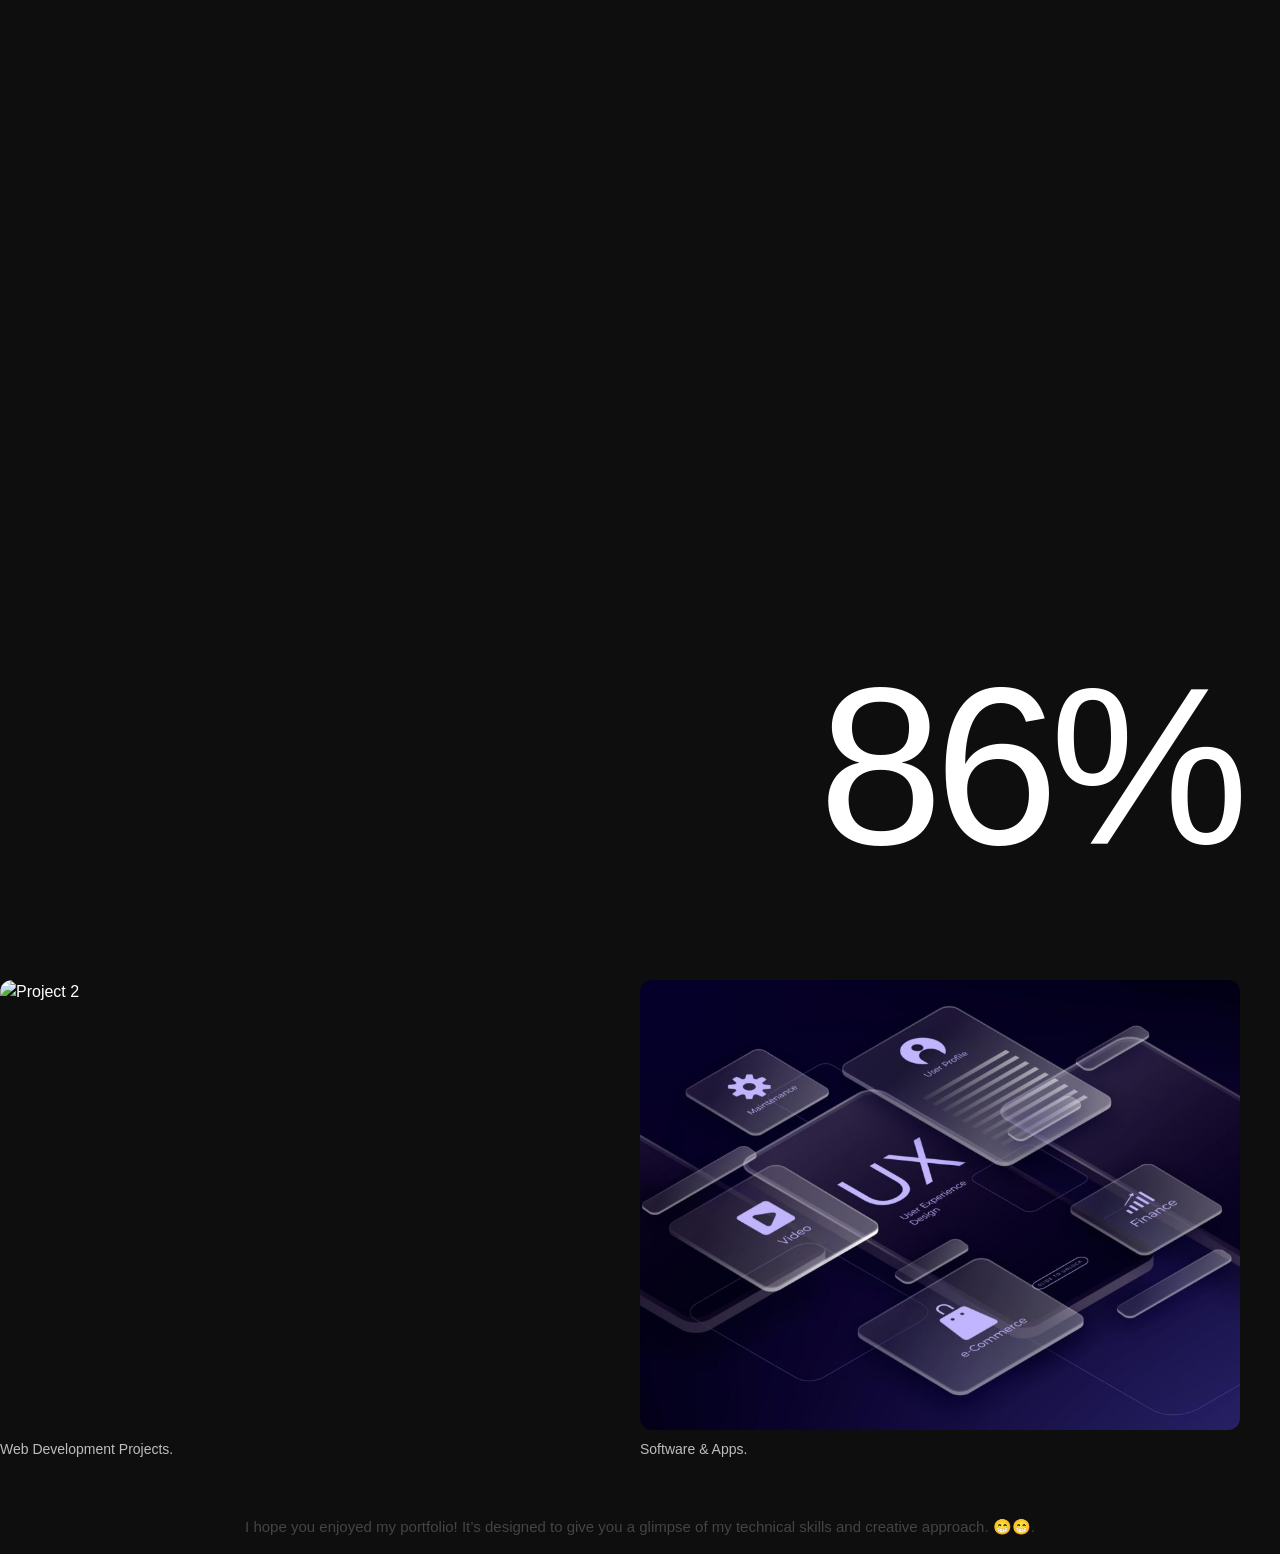
==== index.html @ 64b3a744 "feat: subida general de portfolio" ====
<!DOCTYPE html>
<html lang="es">

<head>
  <meta charset="UTF-8" />
  <meta name="viewport" content="width=device-width, initial-scale=1.0" />

  <title> Javier Sánchez Rey | Portfolio </title>

  <link rel="stylesheet" href="Styles/bootstrap.min.css">
  <link rel="stylesheet" href="Styles/styles.css">
  <script src="scripts/scripts.js"></script>

  <link rel="icon" href="img/favicon.png">

</head>
<body>

  <header class="cabecera container-fluid">

    <div class="barra-superior row gy-4">

        <div class="col-12 col-md-5">
          <p class="introduccion">
            👋🏻👋🏻 Hi there! 👋🏻👋🏻 <br>
            I'm Javier, a passionate developer with a focus on building web applications. I'm currently studying Web Application Development (DAW), coming from a strong background in Graphic Design. <br>
            Below, you can explore my technical skillset and some of the projects I've brought to life.
          </p>
        </div>

        <!-------- Sección de Habilidades -------->
        <div class="col-12 col-md-7">
            <div class="habilidades-contenedor">

              <!-- Bloque 1: Diseño + Botón Contacto -->
              <div class="columna-habilidad-grupo">
                <div class="bloque-habilidades">
                  <span class="titulo-habilidad"> Design </span>
                  <div class="nombres-habilidades">
                    <span> Figma </span>
                    <span> Adobe XD </span>
                    <span> Photoshop </span>
                    <span> InDesign </span>
                    <span> Illustrator </span>
                  </div>
                </div>
                <a href="mailto:javiersanchezrey8@gmail.com" class="boton-contacto" title="Send me an email">
                  Get in touch
                </a>
              </div>

              <!-- Bloque 2: Desarrollo + Botón CV -->
              <div class="columna-habilidad-grupo">
                <div class="bloque-habilidades">
                  <span class="titulo-habilidad"> Development </span>
                  <div class="nombres-habilidades">
                    <span> HTML / CSS </span>
                    <span> Java </span>
                    <span> Javascript / JSON </span>
                    <span> MySQL </span>
                    <span> Microsoft PowerBI (Beginner) </span>
                  </div>
                </div>
                <a href="Javier_Sánchez_Rey.pdf" download class="boton-contacto boton-cv" title="Download my CV">
                  Download CV
                </a>
              </div>

            </div>
        </div>

    </div>

    <h1 class="nombre-grande"> Javier Sánchez </h1>

  </header>


<!-------- Sección de Proyectos (Scroll Horizontal) -------->
<section class="seccion-proyectos">
  <div class="carrusel-proyectos-wrapper">
    <div class="carrusel-pista">
        
        <!-------- Imagen 2 -------->
        <div class="tarjeta-proyecto-horizontal">
          <a href="#" class="enlace-proyecto-modal" data-proyecto="proyecto-2">
              <figure class="bloque-imagen">
                <img src="img/portada2.jpg" alt="Project 2">
                <figcaption> Web Development Projects. </figcaption>
              </figure>
          </a>
        </div>

        <!-------- Imagen 3 -------->
        <div class="tarjeta-proyecto-horizontal">
            <a href="#" class="enlace-proyecto-modal" data-proyecto="proyecto-3">
                <figure class="bloque-imagen">
                  <img src="img/Portada3.jpg" alt="Project 3">
                  <figcaption> Software & Apps. </figcaption>
                </figure>
            </a>
        </div>

        <!-------- Imagen 1 -------->
        <div class="tarjeta-proyecto-horizontal">
          <a href="#" class="enlace-proyecto-modal" data-proyecto="proyecto-1">
            <figure class="bloque-imagen">
              <img src="img/Portada1.jpg" alt="Project 1">
              <figcaption> Packaging & Visual Identity. </figcaption>
            </figure>
          </a>
        </div>
        
        <!-------- Imagen 4 -------->
        <div class="tarjeta-proyecto-horizontal">
            <a href="#" class="enlace-proyecto-modal" data-proyecto="proyecto-4">
                <figure class="bloque-imagen">
                  <img src="img/Portada4.jpg" alt="Graphic Design Project">
                  <figcaption> Graphic Design & Posters. </figcaption>
                </figure>
            </a>
        </div>

    </div>
  </div>

<!-------- Modales / Superposiciones de Proyectos -------->
    <div class="superposicion-modal" id="proyecto-1">
      <button class="boton-cerrar"> Close </button>

      <div class="contenido-modal">

        <div class="cabecera-modal">
          <h2> Packaging & Visual Identity </h2>
          <p> Design of packaging, slogan, and visual identity for a Playboy condom mockup. </p>
        </div>

        <div class="galeria-imagenes">
          <img src="img/Packaging Playboy mockup.jpg" alt="Visual identity and packaging design for Playboy condoms">
          <img src="img/Playboy.jpg" alt="Visual identity and packaging design for Playboy condoms">
          <img src="img/Packaging-3D-2-scaled.jpg" alt="Visual identity and packaging design for Playboy condoms">
        </div>

        <div class="cabecera-modal">
          <p> Development of packaging, slogan, and visual identity for an emerging Beer brand mockup. </p>
        </div>

        <div class="galeria-imagenes">
          <img src="img/Mockup_botellin_Villians_Brew.jpg" alt="Visual identity and packaging design for Villian´s Brew Beer">
          <img src="img/Cajon_Villians_brew_Cerveza.jpg" alt="Visual identity and packaging design for Villian´s Brew Beer">
          <img src="img/Cajon_Villians_brew_Cerveza_Parte_Trasera.jpg" alt="Visual identity and packaging design for Villian´s Brew Beer">
        </div>

        <div class="cabecera-modal">
          <p> Development of packaging, slogan, and visual identity for an invented spanish whine called Bella Noia. </p>
          <a href="img/Bella_Noia_Informe.pdf" download class="enlace-descarga">
                Download more Information about Bella Noia
              </a>
        </div>

        <div class="galeria-imagenes">
          <img src="img/Bella_Noia_Botella_de_vino.jpg" alt="Visual identity and packaging design for Bella Noia´s Whine">
          <img src="img/Bella_Noia_Botella_Cava.jpg" alt="Visual identity and packaging design for Bella Noia´s Whine">
          <img src="img/Bella_Noia_etiqueta_cava1.jpg" alt="Visual identity and packaging design for Bella Noia´s Whine">
        </div>

      </div>
    </div>

    <div class="superposicion-modal" id="proyecto-2">
      <button class="boton-cerrar">Close</button>

      <div class="contenido-modal">
        <h2> Web Design & Development </h2>

        <div class="lista-items-proyecto">

          <div class="item-proyecto">
            <span class="nombre-archivo">DreamSync Project</span>
            <p class="descripcion-proyecto"> A web application that allows users to rent their dreams. </p>
            <div class="enlaces-proyecto">
              <a href="./Proyectos-HTML/proyecto-DreamSync/index.html" target="_blank" class="enlace-externo">
                View Live Demo ↗
              </a>
            </div>
          </div>

          <div class="item-proyecto">
            <span class="nombre-archivo">Porsche Project</span>
            <p class="descripcion-proyecto"> A responsive landing page inspired by the luxury automotive industry, focusing on clean layouts and high-quality visual assets. </p>
            <div class="enlaces-proyecto">
              <a href="./Proyectos-HTML/proyecto-Porsche/index.html" target="_blank" class="enlace-externo">
                View Live Demo ↗
              </a>
              <a href="Proyectos-HTML/WEB 3 (Porsche).zip" download class="enlace-descarga">
                Download Source Code
              </a>
            </div>
          </div>

          <div class="item-proyecto">
            <span class="nombre-archivo">Web 1 (Class Project)</span>
            <p class="descripcion-proyecto"> Responsive educational portal featuring interactive components and custom layouts. </p>
            <div class="enlaces-proyecto">
              <a href="./Proyectos-HTML/proyecto-3/index.html" target="_blank" class="enlace-externo">
                View Live Demo ↗
              </a>
              <a href="Proyectos-HTML/WEB 1.zip" download class="enlace-descarga">
                Download Source Code
              </a>
            </div>
          </div>

          <div class="item-proyecto">
            <span class="nombre-archivo">Web 2 (Class Project)</span>
            <p class="descripcion-proyecto"> User-centric web interface with integrated navigation and dynamic components. </p>
            <div class="enlaces-proyecto">
              <a href="./Proyectos-HTML/proyecto-4/index.html" target="_blank" class="enlace-externo">
                View Live Demo ↗
              </a>
              <a href="Proyectos-HTML/WEB 2.zip" download class="enlace-descarga">
                Download Source Code
              </a>
            </div>
          </div>

        </div>
      </div>
    </div>

    <div class="superposicion-modal" id="proyecto-3">
      <button class="boton-cerrar" type="button"> Close </button>
      <div class="contenido-modal">
        <h2> Application Development </h2>

        <div class="item-proyecto">
            <span class="nombre-archivo"> FREAKS Application </span>
            <span class="etiqueta-tipo"> App Development </span>
            <p class="descripcion-proyecto"> This project explores the user journey of a sneaker enthusiast, from discovery to secure checkout. Using Figma's collaborative tools, I designed a dynamic interface featuring custom grid layouts and intuitive navigation. The final prototype, refined in Adobe XD, showcases micro-interactions and smooth transitions designed to increase user retention and simplify the complex process of sneaker authentication and purchasing. </p>
            
            <div class="enlaces-proyecto">
                <a href="aplicacion/Sánchez_Rey_Javier_ FREAKS.zip" download class="enlace-descarga">
                    Download Source ⬇️
                </a>
            </div>
        </div>

        <div class="item-proyecto">
            <span class="nombre-archivo"> To-Do Application </span>
            <span class="etiqueta-tipo"> App Development </span>
            <p class="descripcion-proyecto"> Task Management System: A JavaFX application featuring real-time productivity statistics, JSON-based data persistence, and automated weekly performance tracking. </p>
            
            <div class="enlaces-proyecto">
                <a href="aplicacion/To-Do-App.zip" download class="enlace-descarga">
                    Download Source ⬇️
                </a>
            </div>
        </div>
         
      </div>
    </div>

    <div class="superposicion-modal" id="proyecto-4">
      <button class="boton-cerrar"> Close </button>

      <div class="contenido-modal">

        <div class="cabecera-modal">
          <h2> Graphic Design & Poster Design </h2>
          <p> Design of packaging, slogan, and visual identity for a Playboy condom mockup. </p>
        </div>

        <div class="galeria-imagenes">
          <img src="img/Diseno1.jpg" alt="Cartel para un concurso de narracion de Torrente Ballester">
          <img src="img/Diseno2.jpg" alt="Cartel para un concurso de narracion de Torrente Ballester">
          <img src="img/Diseno3.jpg" alt="Cartel para un aula de convivencia">
          <img src="img/Diseno4.jpg" alt="Cartel para un Festival Escolar Provincial de Teatro">
          <img src="img/Diseno5.jpg" alt="Cartel para un Festival Escolar Provincial de Teatro">
          <img src="img/Diseno6.jpg" class="imagen-ancha" alt="Portada para un Diccionario de Historia">
          <img src="img/Postal-de-Navidad-1.0.3-pixel.jpg" class="imagen-ancha" alt="Postal de Navidad">
        </div>
        
      </div>
    </div>
</section>

<footer>
  <p> I hope you enjoyed my portfolio! It’s designed to give you a glimpse of my technical skills and creative approach. 😁😁. </p>
</footer>

<div id="cargador">
  <span id="contador-cargador">0%</span>
</div>

</body>
</html>
---- Styles/styles.css ----
* {
  margin: 0;
  padding: 0;
  box-sizing: border-box;
}

body {
  font-family: "Helvetica Neue", Arial, sans-serif;
  background: #0e0e0e;
  color: #fff;
}

/**** Cabecera ****/
.cabecera {
  min-height: 100vh;
  padding: 40px;
  display: flex;
  flex-direction: column;
  justify-content: space-between;
}

.introduccion {
  line-height: 1.5;
}

.habilidades-contenedor {
  display: grid;
  grid-template-columns: 1fr 1fr;
  gap: 32px;
  
  align-items: start;
}

.columna-habilidad-grupo {
  display: flex;
  flex-direction: column;
  gap: 24px;
}

/* Bloques de Habilidades */
.bloque-habilidades {
  display: flex;
  flex-direction: column;
  gap: 12px;
  
  font-size: 14px;
  
  color: #d0d0d0;
}

.titulo-habilidad {
  opacity: 0.8;
}

.nombres-habilidades {
  display: flex;
  flex-direction: column;
  gap: 4px;
  
  line-height: 1.4;
}

.nombre-grande {
  font-size: clamp(3rem, 14vw, 13rem);
  font-weight: 500;
  
  line-height: 1;
  letter-spacing: -5px;
  
  white-space: nowrap;
}

.boton-contacto {
    flex: 1;
    
    display: flex;
    
    align-items: center;
    justify-content: center;
    
    text-align: center;
    text-decoration: none;
    
    padding: 12px 20px;
    
    background-color: #000;
    
    color: white;
    
    border: 1px solid #d0d0d0;
    border-radius: 7px;
    
    font-size: 14px;
    
    transition: all 0.3s ease;
}

.boton-contacto:hover {
    background-color: #d0d0d0;
    color: #000;
    
    transform: scale(1.1);
}

.boton-cv {
    background-color: #fff;
    color: #000;
    
    font-weight: 500;
}

/* --- RESPONSIVE MÓVIL --- */
@media (max-width: 768px) {
    .habilidades-contenedor {
      display: grid;
      grid-template-columns: 100px 1fr;
      gap: 24px;
      align-items: center;
  }

    .boton-contacto {
        flex: 1;
        height: 50px;
        font-size: 13px;
        padding: 0 10px;
    }

    .nombre-grande {
        font-size: 16vw; 
        white-space: normal;
    }
}

/**** Sección Proyectos (Scroll Horizontal) ****/
.seccion-proyectos {
  margin-top: 80px;
  width: 100%;
  
  overflow: hidden;
}

.carrusel-proyectos-wrapper {
  width: 100%;
  
  overflow-x: auto;
  
  scroll-snap-type: x mandatory;
  
  -webkit-overflow-scrolling: touch;
  
  padding: 0 40px 40px 40px;
}

.carrusel-proyectos-wrapper::-webkit-scrollbar {
  display: none;
}
.carrusel-proyectos-wrapper {
  scrollbar-width: none;
}

.carrusel-pista {
  display: flex;
  gap: 40px;
  
  width: max-content;
}

.tarjeta-proyecto-horizontal {
  width: 600px;
  flex: 0 0 auto;
  
  scroll-snap-align: start;
}

@media (max-width: 768px) {
  .tarjeta-proyecto-horizontal {
    width: 85vw;
  }
  .carrusel-proyectos-wrapper {
    padding: 0 20px 20px 20px;
  }
}

.bloque-imagen img {
  width: 100%;
  height: 450px;
  
  object-fit: cover;
  
  display: block;
  
  border-radius: 12px;
}

.bloque-imagen figcaption {
  margin-top: 10px;
  
  font-size: 14px;
  
  color: #bdbdbd;
  
  line-height: 1.4;
}

/* Superposición / Modal de Proyectos */
.contenido-modal img {
  width: 80%;
  max-width: 500px;
  
  height: 270px;
  
  border-radius: 8px;
  
  object-fit: cover;
}

.imagen-ancha {
  width: 800px !important;
  height: auto;
  
  object-fit: contain !important;
  
  background: #151515;
}

.superposicion-modal {
  position: fixed;
  inset: 0;
  
  background: #0e0e0e;
  
  color: #fff;
  
  z-index: 1000;
  
  opacity: 0;
  
  pointer-events: none;
  
  transition: opacity 0.4s ease;
}

.superposicion-modal.active {
  opacity: 1;
  pointer-events: auto;
}

.contenido-modal {
  height: 100%;
  
  overflow-y: auto;
  
  padding: 100px 40px;
  
  max-width: 1200px;
  
  margin: 0 auto;
}

.boton-cerrar {
  position: fixed;
  top: 24px;
  right: 24px;
  
  background: none;
  
  border: 1px solid #444;
  
  color: #fff;
  
  padding: 6px 14px;
  
  cursor: pointer;
}

/* Cabecera interna del Modal */
.cabecera-modal {
  display: grid;
  grid-template-columns: 1fr 1fr;
  gap: 40px;
  
  margin-bottom: 80px;
}

.cabecera-modal h2 {
  font-size: 2rem;
  font-weight: 500;
}

.cabecera-modal p {
  font-size: 1rem;
  line-height: 1.6;
  color: #cfcfcf;
}

/* Galería Horizontal interna */
.galeria-imagenes {
  display: flex;
  gap: 40px;
  overflow-x: auto;
  overflow-y: hidden;
  
  padding-bottom: 20px;
  
  scroll-snap-type: x mandatory;
  
  -webkit-overflow-scrolling: touch;
}

.galeria-imagenes::-webkit-scrollbar {
  display: none;
}

.galeria-imagenes img {
  flex: 0 0 auto;
  width: 420px;
  height: auto;
  
  border-radius: 16px;
  object-fit: cover;
  
  cursor: pointer;
  
  scroll-snap-align: start;
  
  transition: transform 0.4s ease;
}

/***** Ítems de la sección Web & Apps *******/
.lista-items-proyecto {
  display: flex;
  flex-direction: column;
  gap: 24px;
  
  padding-bottom: 40px;
}

.item-proyecto {
  background: #151515;
  
  padding: 32px;
  
  border-radius: 16px;
  border: 1px solid #222;
  
  transition: transform 0.3s ease, background 0.3s ease, border-color 0.3s ease;
  
  text-decoration: none;
  
  color: white;
}

.item-proyecto:hover {
  transform: translateY(-6px);
  background: #1d1d1d;
  
  border-color: #444;
}

.nombre-archivo {
  font-size: 1.4rem;
  font-weight: 500;
  
  color: #fff;
}

.etiqueta-tipo {
  font-size: 0.9rem;
  color: #aaa;
}

.descripcion-proyecto {
  margin: 15px 0;
  
  font-size: 0.95rem;
  
  line-height: 1.6;
  
  color: #cfcfcf;
}

.enlaces-proyecto {
  display: flex;
  gap: 20px;
  
  margin-top: 10px;
}

.enlace-externo {
    color: #fff;
    
    text-decoration: none;
    
    font-weight: 500;
    
    border-bottom: 1px solid #fff;
    
    padding-bottom: 2px;
    
    transition: opacity 0.3s;
}

.enlace-externo:hover {
    opacity: 0.6;
}

.enlace-descarga {
    color: #666;
    
    text-decoration: none;
    
    font-size: 0.85rem;
    
    transition: color 0.3s;
}

.enlace-descarga:hover {
    color: #fff;
}

.enlace-proyecto-modal {
  text-decoration: none;
  color: inherit;
  display: block;
}

/****** Pantalla de Carga (Loader) ******/
#cargador {
  position: fixed;
  inset: 0;
  
  background: #0e0e0e;
  
  z-index: 10000;
}

#contador-cargador {
  position: absolute;
  right: 40px;
  bottom: 32px;
  
  font-size: clamp(6rem, 18vw, 14rem);
  font-weight: 500;
  
  line-height: 0.9;
  letter-spacing: -0.04em;
  
  color: white;
  
  transition: opacity 0.6s ease, transform 0.6s ease;
}

#cargador.hidden #contador-cargador {
  opacity: 0;
  transform: translateY(20px);
}

#cargador.hidden {
  opacity: 0;
  visibility: hidden;
  
  transition: opacity 0.6s ease, visibility 0.6s ease;
}

footer p {
  color: #444;
  font-size: 15px;
  text-align: center;
}
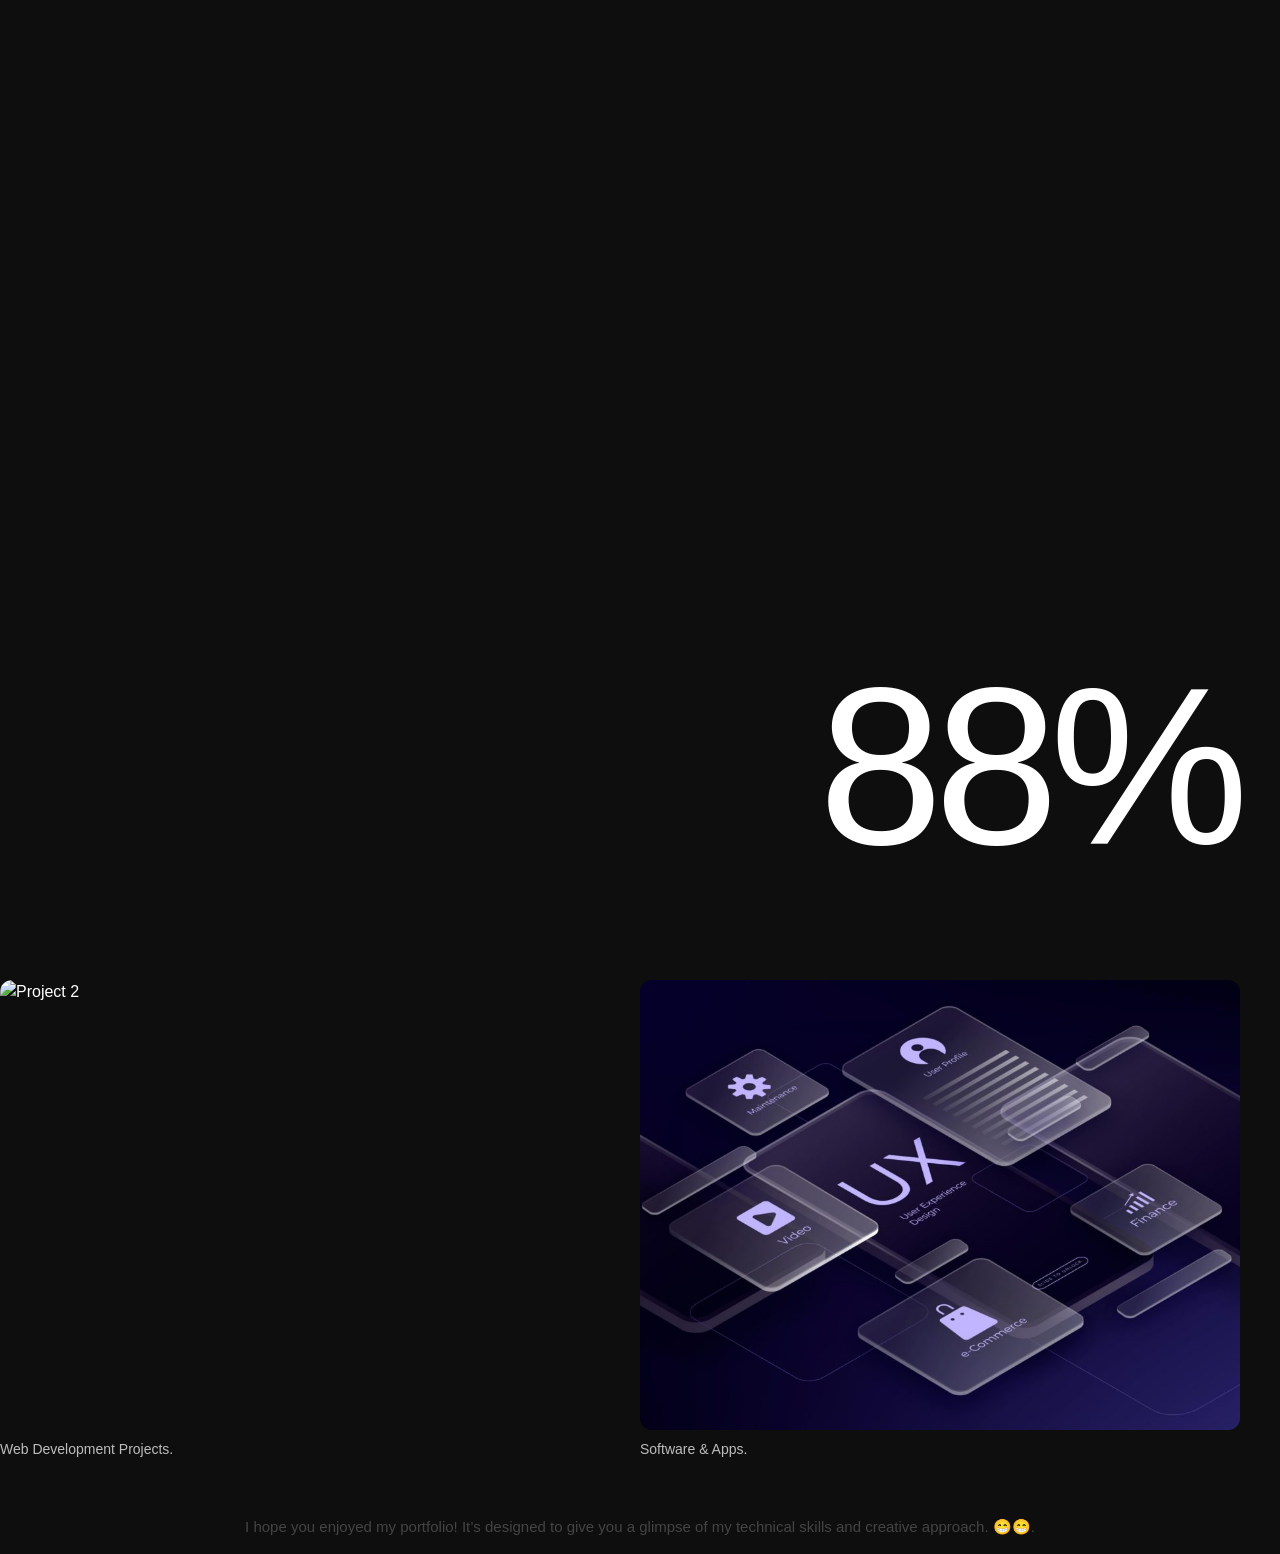
==== commit 2cb92d38: "fix: actualizar index.html para github pages" ====
--- a/index.html
+++ b/index.html
@@ -5,11 +5,11 @@
   <meta charset="UTF-8" />
   <meta name="viewport" content="width=device-width, initial-scale=1.0" />
 
-  <title> Javier Sánchez Rey | Portfolio </title>
+  <title>Javier Sánchez Rey | Portfolio</title>
 
   <link rel="stylesheet" href="Styles/bootstrap.min.css">
   <link rel="stylesheet" href="Styles/styles.css">
-  <script src="scripts/scripts.js"></script>
+  <script src="scripts/scripts.js" defer></script>
 
   <link rel="icon" href="img/favicon.png">
 
@@ -154,8 +154,8 @@
         <div class="cabecera-modal">
           <p> Development of packaging, slogan, and visual identity for an invented spanish whine called Bella Noia. </p>
           <a href="img/Bella_Noia_Informe.pdf" download class="enlace-descarga">
-                Download more Information about Bella Noia
-              </a>
+            Download more Information about Bella Noia
+          </a>
         </div>
 
         <div class="galeria-imagenes">
@@ -179,7 +179,7 @@
             <span class="nombre-archivo">DreamSync Project</span>
             <p class="descripcion-proyecto"> A web application that allows users to rent their dreams. </p>
             <div class="enlaces-proyecto">
-              <a href="./Proyectos-HTML/proyecto-DreamSync/index.html" target="_blank" class="enlace-externo">
+              <a href="Proyectos-HTML/proyecto-DreamSync/index.html" target="_blank" class="enlace-externo">
                 View Live Demo ↗
               </a>
             </div>
@@ -189,10 +189,10 @@
             <span class="nombre-archivo">Porsche Project</span>
             <p class="descripcion-proyecto"> A responsive landing page inspired by the luxury automotive industry, focusing on clean layouts and high-quality visual assets. </p>
             <div class="enlaces-proyecto">
-              <a href="./Proyectos-HTML/proyecto-Porsche/index.html" target="_blank" class="enlace-externo">
-                View Live Demo ↗
-              </a>
-              <a href="Proyectos-HTML/WEB 3 (Porsche).zip" download class="enlace-descarga">
+              <a href="Proyectos-HTML/proyecto-Porsche/index.html" target="_blank" class="enlace-externo">
+                View Live Demo ↗
+              </a>
+              <a href="Proyectos-HTML/WEB%203%20%28Porsche%29.zip" download class="enlace-descarga">
                 Download Source Code
               </a>
             </div>
@@ -202,10 +202,10 @@
             <span class="nombre-archivo">Web 1 (Class Project)</span>
             <p class="descripcion-proyecto"> Responsive educational portal featuring interactive components and custom layouts. </p>
             <div class="enlaces-proyecto">
-              <a href="./Proyectos-HTML/proyecto-3/index.html" target="_blank" class="enlace-externo">
-                View Live Demo ↗
-              </a>
-              <a href="Proyectos-HTML/WEB 1.zip" download class="enlace-descarga">
+              <a href="Proyectos-HTML/proyecto-3/index.html" target="_blank" class="enlace-externo">
+                View Live Demo ↗
+              </a>
+              <a href="Proyectos-HTML/WEB%201.zip" download class="enlace-descarga">
                 Download Source Code
               </a>
             </div>
@@ -215,10 +215,10 @@
             <span class="nombre-archivo">Web 2 (Class Project)</span>
             <p class="descripcion-proyecto"> User-centric web interface with integrated navigation and dynamic components. </p>
             <div class="enlaces-proyecto">
-              <a href="./Proyectos-HTML/proyecto-4/index.html" target="_blank" class="enlace-externo">
-                View Live Demo ↗
-              </a>
-              <a href="Proyectos-HTML/WEB 2.zip" download class="enlace-descarga">
+              <a href="Proyectos-HTML/proyecto-4/index.html" target="_blank" class="enlace-externo">
+                View Live Demo ↗
+              </a>
+              <a href="Proyectos-HTML/WEB%202.zip" download class="enlace-descarga">
                 Download Source Code
               </a>
             </div>
@@ -239,7 +239,7 @@
             <p class="descripcion-proyecto"> This project explores the user journey of a sneaker enthusiast, from discovery to secure checkout. Using Figma's collaborative tools, I designed a dynamic interface featuring custom grid layouts and intuitive navigation. The final prototype, refined in Adobe XD, showcases micro-interactions and smooth transitions designed to increase user retention and simplify the complex process of sneaker authentication and purchasing. </p>
             
             <div class="enlaces-proyecto">
-                <a href="aplicacion/Sánchez_Rey_Javier_ FREAKS.zip" download class="enlace-descarga">
+                <a href="aplicacion/S%C3%A1nchez_Rey_Javier_%20FREAKS.zip" download class="enlace-descarga">
                     Download Source ⬇️
                 </a>
             </div>
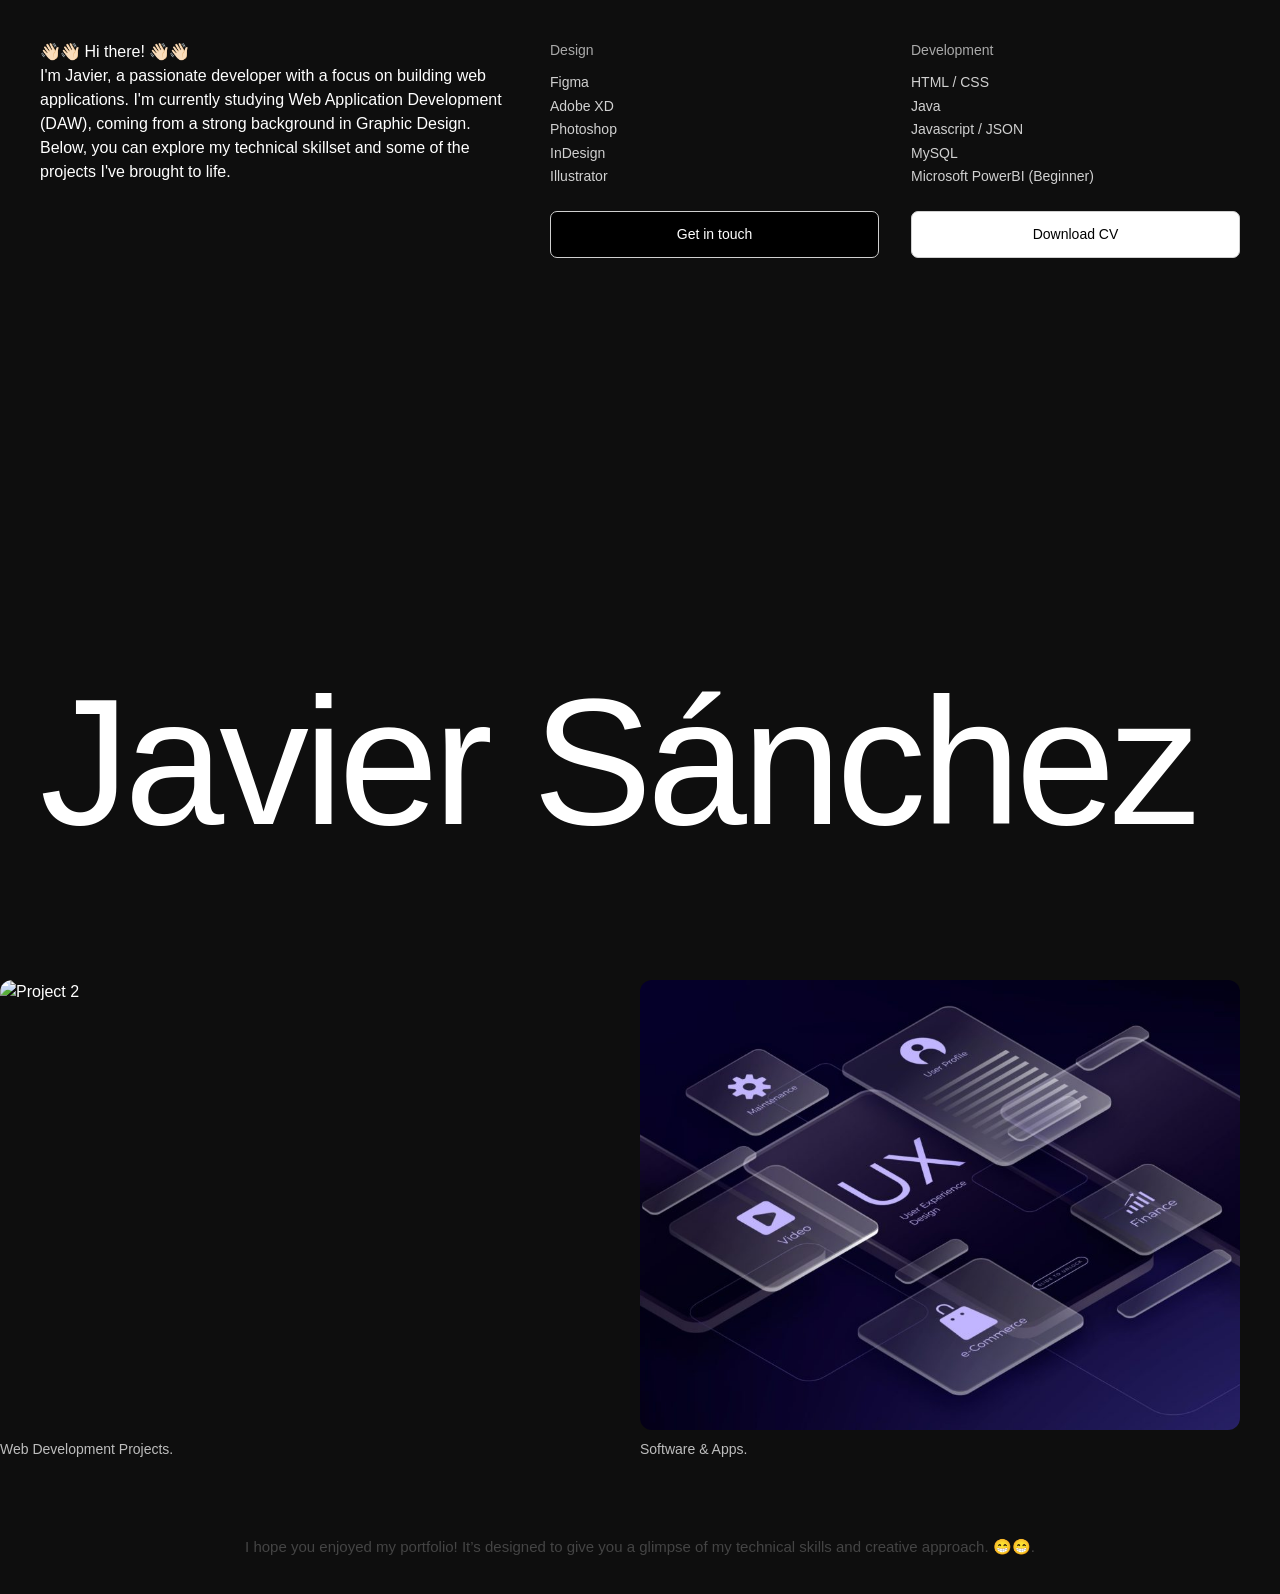
==== commit 5f659725: "fix: enlace descarga CV" ====
--- a/index.html
+++ b/index.html
@@ -61,7 +61,7 @@
                     <span> Microsoft PowerBI (Beginner) </span>
                   </div>
                 </div>
-                <a href="Javier_Sánchez_Rey.pdf" download class="boton-contacto boton-cv" title="Download my CV">
+                <a href="Javier_Sanchez_Rey_Curriculum.pdf" download class="boton-contacto boton-cv" title="Download my CV">
                   Download CV
                 </a>
               </div>
--- a/Styles/styles.css
+++ b/Styles/styles.css
@@ -5,14 +5,16 @@
 }
 
 body {
-  font-family: "Helvetica Neue", Arial, sans-serif;
+  font-family: -apple-system, BlinkMacSystemFont, "Helvetica Neue", Arial, sans-serif;
   background: #0e0e0e;
   color: #fff;
+  -webkit-font-smoothing: antialiased;
 }
 
 /**** Cabecera ****/
 .cabecera {
   min-height: 100vh;
+  min-height: 100dvh;
   padding: 40px;
   display: flex;
   flex-direction: column;
@@ -27,7 +29,6 @@
   display: grid;
   grid-template-columns: 1fr 1fr;
   gap: 32px;
-  
   align-items: start;
 }
 
@@ -42,9 +43,7 @@
   display: flex;
   flex-direction: column;
   gap: 12px;
-  
   font-size: 14px;
-  
   color: #d0d0d0;
 }
 
@@ -56,98 +55,80 @@
   display: flex;
   flex-direction: column;
   gap: 4px;
-  
   line-height: 1.4;
 }
 
 .nombre-grande {
   font-size: clamp(3rem, 14vw, 13rem);
   font-weight: 500;
-  
   line-height: 1;
   letter-spacing: -5px;
-  
   white-space: nowrap;
 }
 
 .boton-contacto {
-    flex: 1;
-    
-    display: flex;
-    
-    align-items: center;
-    justify-content: center;
-    
-    text-align: center;
-    text-decoration: none;
-    
-    padding: 12px 20px;
-    
-    background-color: #000;
-    
-    color: white;
-    
-    border: 1px solid #d0d0d0;
-    border-radius: 7px;
-    
-    font-size: 14px;
-    
-    transition: all 0.3s ease;
+  flex: 1;
+  display: flex;
+  align-items: center;
+  justify-content: center;
+  text-align: center;
+  text-decoration: none;
+  padding: 12px 20px;
+  background-color: #000;
+  color: white;
+  border: 1px solid #d0d0d0;
+  border-radius: 7px;
+  font-size: 14px;
+  transition: all 0.3s ease;
+  -webkit-tap-highlight-color: transparent;
 }
 
 .boton-contacto:hover {
-    background-color: #d0d0d0;
-    color: #000;
-    
-    transform: scale(1.1);
+  background-color: #d0d0d0;
+  color: #000;
+  transform: scale(1.05);
 }
 
 .boton-cv {
-    background-color: #fff;
-    color: #000;
-    
-    font-weight: 500;
+  background-color: #fff;
+  color: #000;
+  font-weight: 500;
 }
 
 /* --- RESPONSIVE MÓVIL --- */
 @media (max-width: 768px) {
-    .habilidades-contenedor {
-      display: grid;
-      grid-template-columns: 100px 1fr;
-      gap: 24px;
-      align-items: center;
-  }
-
-    .boton-contacto {
-        flex: 1;
-        height: 50px;
-        font-size: 13px;
-        padding: 0 10px;
-    }
-
-    .nombre-grande {
-        font-size: 16vw; 
-        white-space: normal;
-    }
+  .habilidades-contenedor {
+    display: grid;
+    grid-template-columns: 100px 1fr;
+    gap: 24px;
+    align-items: center;
+  }
+
+  .boton-contacto {
+    flex: 1;
+    height: 50px;
+    font-size: 13px;
+    padding: 0 10px;
+  }
+
+  .nombre-grande {
+    font-size: 16vw; 
+    white-space: normal;
+  }
 }
 
 /**** Sección Proyectos (Scroll Horizontal) ****/
 .seccion-proyectos {
   margin-top: 80px;
   width: 100%;
-  
   overflow: hidden;
 }
 
 .carrusel-proyectos-wrapper {
   width: 100%;
-  
   overflow-x: auto;
-  
   scroll-snap-type: x mandatory;
-  
   -webkit-overflow-scrolling: touch;
-  
   padding: 0 40px 40px 40px;
 }
 
@@ -161,14 +142,12 @@
 .carrusel-pista {
   display: flex;
   gap: 40px;
-  
   width: max-content;
 }
 
 .tarjeta-proyecto-horizontal {
   width: 600px;
   flex: 0 0 auto;
-  
   scroll-snap-align: start;
 }
 
@@ -184,93 +163,71 @@
 .bloque-imagen img {
   width: 100%;
   height: 450px;
-  
   object-fit: cover;
-  
   display: block;
-  
   border-radius: 12px;
 }
 
 .bloque-imagen figcaption {
   margin-top: 10px;
-  
   font-size: 14px;
-  
   color: #bdbdbd;
-  
   line-height: 1.4;
 }
 
 /* Superposición / Modal de Proyectos */
+.superposicion-modal {
+  position: fixed;
+  inset: 0;
+  background: rgba(14, 14, 14, 0.98);
+  -webkit-backdrop-filter: blur(10px);
+  backdrop-filter: blur(10px);
+  color: #fff;
+  z-index: 1000;
+  opacity: 0;
+  pointer-events: none;
+  transition: opacity 0.4s ease;
+}
+
+.superposicion-modal.active {
+  opacity: 1;
+  pointer-events: auto;
+}
+
+.contenido-modal {
+  height: 100%;
+  overflow-y: auto;
+  -webkit-overflow-scrolling: touch;
+  padding: 100px 40px;
+  max-width: 1200px;
+  margin: 0 auto;
+}
+
 .contenido-modal img {
   width: 80%;
   max-width: 500px;
-  
   height: 270px;
-  
   border-radius: 8px;
-  
   object-fit: cover;
 }
 
 .imagen-ancha {
   width: 800px !important;
   height: auto;
-  
   object-fit: contain !important;
-  
   background: #151515;
-}
-
-.superposicion-modal {
-  position: fixed;
-  inset: 0;
-  
-  background: #0e0e0e;
-  
-  color: #fff;
-  
-  z-index: 1000;
-  
-  opacity: 0;
-  
-  pointer-events: none;
-  
-  transition: opacity 0.4s ease;
-}
-
-.superposicion-modal.active {
-  opacity: 1;
-  pointer-events: auto;
-}
-
-.contenido-modal {
-  height: 100%;
-  
-  overflow-y: auto;
-  
-  padding: 100px 40px;
-  
-  max-width: 1200px;
-  
-  margin: 0 auto;
 }
 
 .boton-cerrar {
   position: fixed;
   top: 24px;
   right: 24px;
-  
-  background: none;
-  
+  background: #0e0e0e;
   border: 1px solid #444;
-  
-  color: #fff;
-  
+  color: #fff;
   padding: 6px 14px;
-  
   cursor: pointer;
+  z-index: 1001;
 }
 
 /* Cabecera interna del Modal */
@@ -278,7 +235,6 @@
   display: grid;
   grid-template-columns: 1fr 1fr;
   gap: 40px;
-  
   margin-bottom: 80px;
 }
 
@@ -299,11 +255,8 @@
   gap: 40px;
   overflow-x: auto;
   overflow-y: hidden;
-  
   padding-bottom: 20px;
-  
   scroll-snap-type: x mandatory;
-  
   -webkit-overflow-scrolling: touch;
 }
 
@@ -314,15 +267,11 @@
 .galeria-imagenes img {
   flex: 0 0 auto;
   width: 420px;
-  height: auto;
-  
+  height: 280px;
   border-radius: 16px;
   object-fit: cover;
-  
   cursor: pointer;
-  
   scroll-snap-align: start;
-  
   transition: transform 0.4s ease;
 }
 
@@ -331,36 +280,28 @@
   display: flex;
   flex-direction: column;
   gap: 24px;
-  
   padding-bottom: 40px;
 }
 
 .item-proyecto {
   background: #151515;
-  
   padding: 32px;
-  
   border-radius: 16px;
   border: 1px solid #222;
-  
   transition: transform 0.3s ease, background 0.3s ease, border-color 0.3s ease;
-  
-  text-decoration: none;
-  
+  text-decoration: none;
   color: white;
 }
 
 .item-proyecto:hover {
   transform: translateY(-6px);
   background: #1d1d1d;
-  
   border-color: #444;
 }
 
 .nombre-archivo {
   font-size: 1.4rem;
   font-weight: 500;
-  
   color: #fff;
 }
 
@@ -371,51 +312,39 @@
 
 .descripcion-proyecto {
   margin: 15px 0;
-  
   font-size: 0.95rem;
-  
   line-height: 1.6;
-  
   color: #cfcfcf;
 }
 
 .enlaces-proyecto {
   display: flex;
   gap: 20px;
-  
   margin-top: 10px;
 }
 
 .enlace-externo {
-    color: #fff;
-    
-    text-decoration: none;
-    
-    font-weight: 500;
-    
-    border-bottom: 1px solid #fff;
-    
-    padding-bottom: 2px;
-    
-    transition: opacity 0.3s;
+  color: #fff;
+  text-decoration: none;
+  font-weight: 500;
+  border-bottom: 1px solid #fff;
+  padding-bottom: 2px;
+  transition: opacity 0.3s;
 }
 
 .enlace-externo:hover {
-    opacity: 0.6;
+  opacity: 0.6;
 }
 
 .enlace-descarga {
-    color: #666;
-    
-    text-decoration: none;
-    
-    font-size: 0.85rem;
-    
-    transition: color 0.3s;
+  color: #666;
+  text-decoration: none;
+  font-size: 0.85rem;
+  transition: color 0.3s;
 }
 
 .enlace-descarga:hover {
-    color: #fff;
+  color: #fff;
 }
 
 .enlace-proyecto-modal {
@@ -428,9 +357,7 @@
 #cargador {
   position: fixed;
   inset: 0;
-  
   background: #0e0e0e;
-  
   z-index: 10000;
 }
 
@@ -438,15 +365,11 @@
   position: absolute;
   right: 40px;
   bottom: 32px;
-  
   font-size: clamp(6rem, 18vw, 14rem);
   font-weight: 500;
-  
   line-height: 0.9;
   letter-spacing: -0.04em;
-  
   color: white;
-  
   transition: opacity 0.6s ease, transform 0.6s ease;
 }
 
@@ -458,7 +381,6 @@
 #cargador.hidden {
   opacity: 0;
   visibility: hidden;
-  
   transition: opacity 0.6s ease, visibility 0.6s ease;
 }
 
@@ -466,4 +388,5 @@
   color: #444;
   font-size: 15px;
   text-align: center;
+  padding: 20px 0;
 }
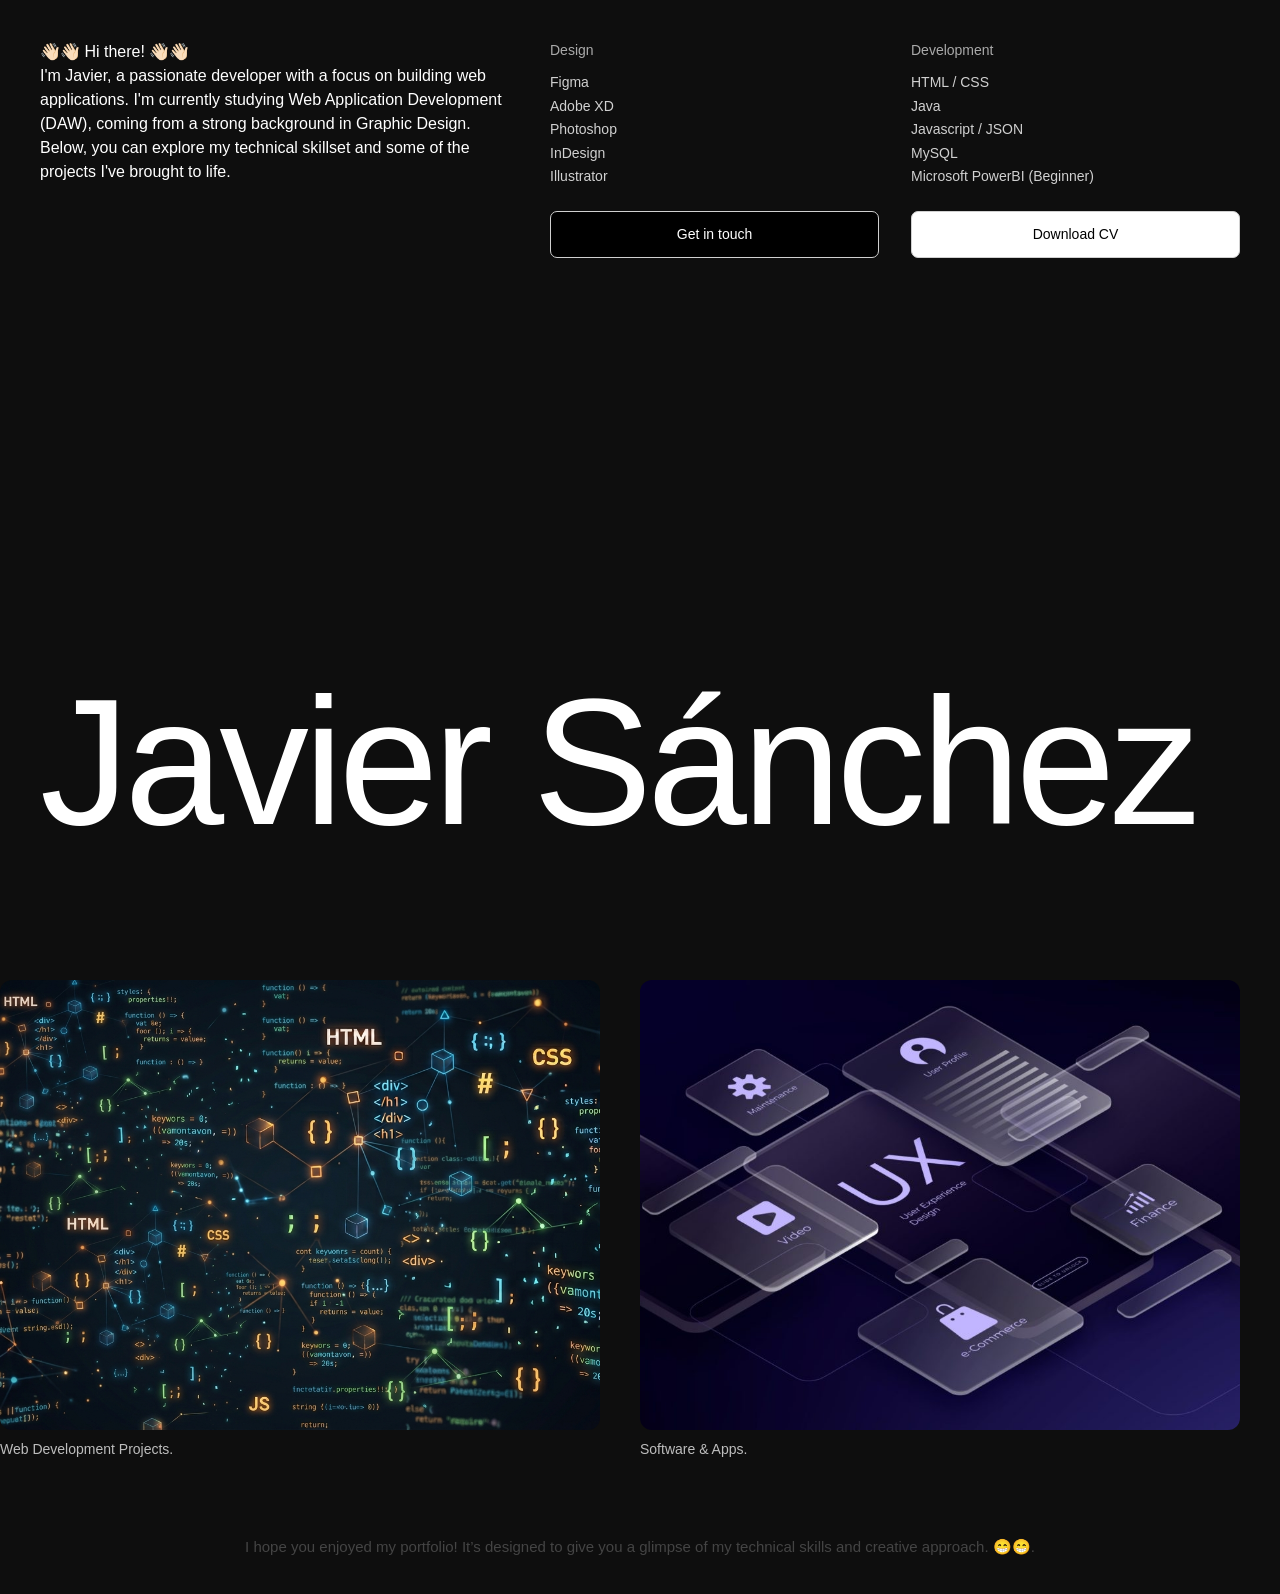
==== commit 59fa4dfb: "fix: corregir nombre de portada 2 y compatibilidad general" ====
--- a/index.html
+++ b/index.html
@@ -61,7 +61,7 @@
                     <span> Microsoft PowerBI (Beginner) </span>
                   </div>
                 </div>
-                <a href="Javier_Sanchez_Rey_Curriculum.pdf" download class="boton-contacto boton-cv" title="Download my CV">
+                <a href="./Javier_Sanchez_Rey_Curriculum.pdf" download class="boton-contacto boton-cv" title="Download my CV">
                   Download CV
                 </a>
               </div>
@@ -85,7 +85,7 @@
         <div class="tarjeta-proyecto-horizontal">
           <a href="#" class="enlace-proyecto-modal" data-proyecto="proyecto-2">
               <figure class="bloque-imagen">
-                <img src="img/portada2.jpg" alt="Project 2">
+                <img src="img/Portada2.jpg" alt="Project 2">
                 <figcaption> Web Development Projects. </figcaption>
               </figure>
           </a>
